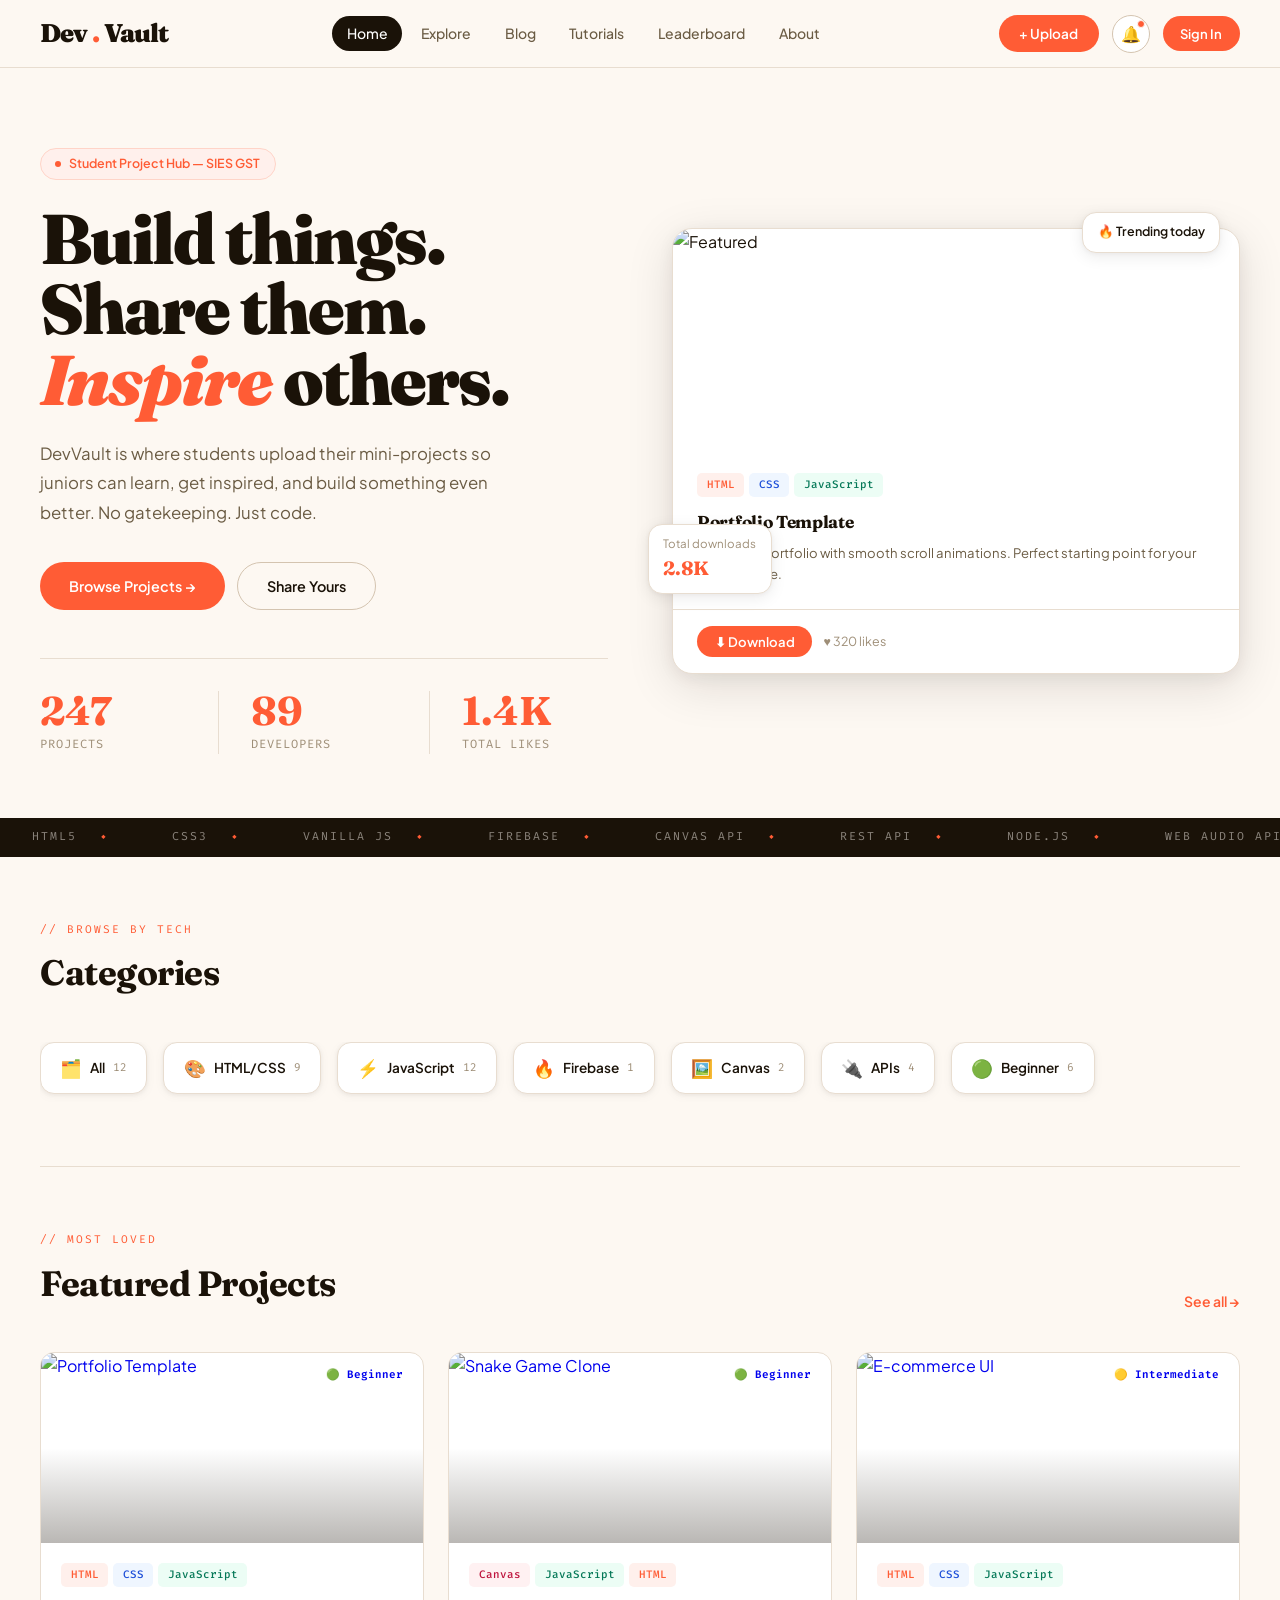
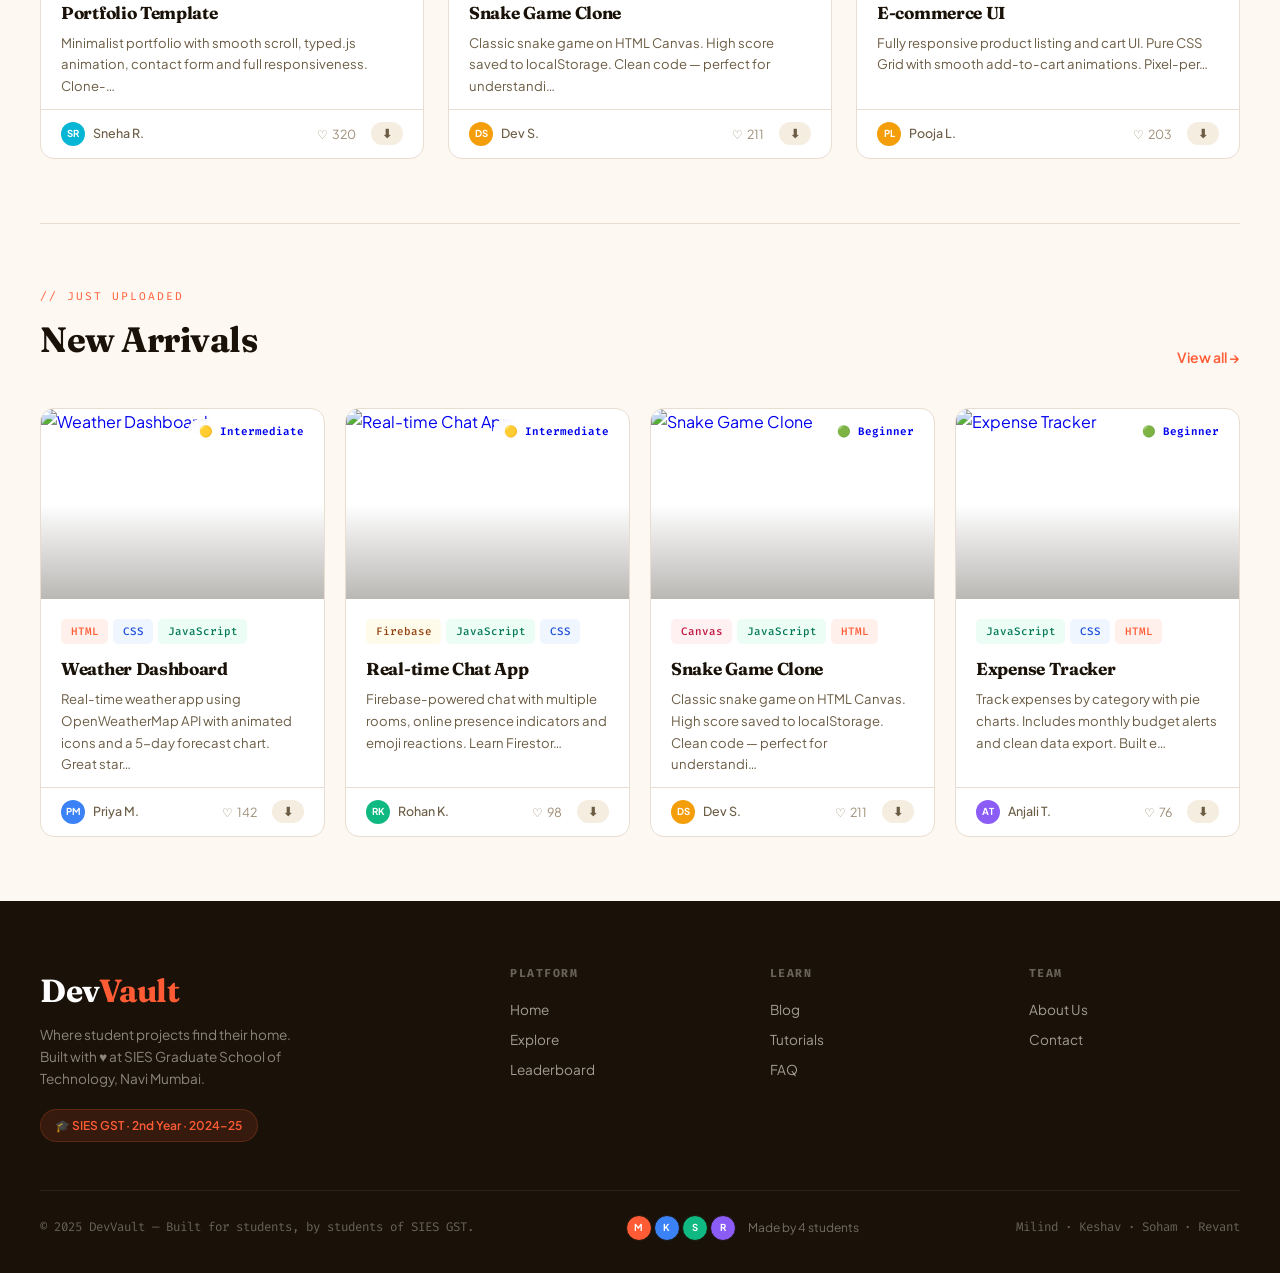
==== index.html @ 14cec04c "Initial commit - DevVault" ====
<!DOCTYPE html>
<html lang="en">
<head>
<meta charset="UTF-8"/><meta name="viewport" content="width=device-width,initial-scale=1.0"/>
<title>DevVault — Student Project Showcase</title>
<link rel="stylesheet" href="css/styles.css">
<style>
.hero{padding:5rem 2.5rem 4rem;max-width:1280px;margin:0 auto;display:grid;grid-template-columns:1fr 1fr;align-items:center;gap:4rem;}
.hero-eyebrow{display:inline-flex;align-items:center;gap:.5rem;background:#fff0ec;border:1px solid #ffd4c8;border-radius:100px;padding:.3rem .9rem;font-size:.78rem;font-weight:600;color:var(--coral);margin-bottom:1.5rem;}
.eyebrow-dot{width:6px;height:6px;background:var(--coral);border-radius:50%;animation:blink 1.8s ease infinite;}
.hero-title{font-family:var(--font-display);font-size:clamp(3rem,5.5vw,5.5rem);font-weight:900;line-height:1.0;letter-spacing:-2px;margin-bottom:1.5rem;}
.hero-title em{font-style:italic;color:var(--coral);}
.hero-body{font-size:1.05rem;color:var(--ink3);line-height:1.75;max-width:480px;margin-bottom:2.2rem;}
.hero-ctas{display:flex;gap:.8rem;flex-wrap:wrap;margin-bottom:3rem;}
.hero-stats{display:flex;border-top:1.5px solid var(--border);padding-top:2rem;}
.hero-stat{flex:1;padding-right:2rem;border-right:1px solid var(--border);}
.hero-stat:last-child{padding-right:0;padding-left:2rem;border-right:none;}
.hero-stat:not(:first-child){padding-left:2rem;}
.stat-num{font-family:var(--font-display);font-size:2.5rem;font-weight:700;color:var(--coral);line-height:1;}
.stat-lbl{font-size:.75rem;color:var(--muted);margin-top:.25rem;font-family:var(--font-mono);text-transform:uppercase;letter-spacing:1px;}
.hero-right{position:relative;}
.hero-big-card{background:var(--white);border:1.5px solid var(--border);border-radius:20px;overflow:hidden;box-shadow:var(--shadow-lg);}
.hero-card-thumb{height:220px;overflow:hidden;}
.hero-card-thumb img{width:100%;height:100%;object-fit:cover;}
.hero-card-body{padding:1.5rem;}
.hero-card-actions{padding:1rem 1.5rem;border-top:1px solid var(--border);display:flex;align-items:center;gap:.7rem;}
.floating-badge{position:absolute;background:var(--white);border:1.5px solid var(--border);border-radius:var(--radius);padding:.6rem .9rem;box-shadow:var(--shadow);animation:previewFloat 5s ease-in-out infinite;}
.fb-top{top:-16px;right:20px;font-size:.78rem;font-weight:600;display:flex;align-items:center;gap:.4rem;}
.fb-bottom{bottom:80px;left:-24px;animation-delay:2.5s;}
.fb-tiny{font-size:.72rem;color:var(--muted);}
.fb-num{font-family:var(--font-display);font-size:1.2rem;font-weight:700;color:var(--coral);}
@media(max-width:900px){.hero{grid-template-columns:1fr;padding:3rem 1.5rem;}.hero-right{display:none;}}
</style>
</head>
<body>
<div class="toast-area" id="toastArea"></div>
<nav class="navbar" id="mainNav"></nav>

<div class="hero">
  <div>
    <div class="hero-eyebrow"><div class="eyebrow-dot"></div>Student Project Hub — SIES GST</div>
    <h1 class="hero-title">Build things.<br>Share them.<br><em>Inspire</em> others.</h1>
    <p class="hero-body">DevVault is where students upload their mini-projects so juniors can learn, get inspired, and build something even better. No gatekeeping. Just code.</p>
    <div class="hero-ctas">
      <a class="btn-coral" href="explore.html">Browse Projects →</a>
      <a class="btn-outline" href="upload.html">Share Yours</a>
    </div>
    <div class="hero-stats">
      <div class="hero-stat"><div class="stat-num" id="statCount">247</div><div class="stat-lbl">Projects</div></div>
      <div class="hero-stat"><div class="stat-num">89</div><div class="stat-lbl">Developers</div></div>
      <div class="hero-stat"><div class="stat-num">1.4K</div><div class="stat-lbl">Total Likes</div></div>
    </div>
  </div>
  <div class="hero-right">
    <div class="hero-big-card">
      <div class="hero-card-thumb"><img src="https://images.unsplash.com/photo-1547658719-da2b51169166?w=600&h=220&fit=crop" alt="Featured"></div>
      <div class="hero-card-body">
        <div class="card-tags"><span class="tag tag-coral">HTML</span><span class="tag tag-blue">CSS</span><span class="tag tag-mint">JavaScript</span></div>
        <div class="card-title">Portfolio Template</div>
        <div class="card-desc">Minimalist portfolio with smooth scroll animations. Perfect starting point for your personal site.</div>
      </div>
      <div class="hero-card-actions">
        <button class="btn-coral" style="font-size:.82rem;padding:.45rem 1.1rem;" onclick="fakeDownload('Portfolio Template')">⬇ Download</button>
        <span style="font-size:.78rem;color:var(--muted)">♥ 320 likes</span>
      </div>
    </div>
    <div class="floating-badge fb-top">🔥 Trending today</div>
    <div class="floating-badge fb-bottom"><div class="fb-tiny">Total downloads</div><div class="fb-num">2.8K</div></div>
  </div>
</div>

<div class="marquee-wrap"><div class="marquee-inner" id="marquee"></div></div>

<div class="section">
  <div class="section-top"><div><div class="section-kicker">// Browse by tech</div><div class="section-heading">Categories</div></div></div>
  <div class="categories" id="catStrip"></div>
</div>
<hr class="section-divider">
<div class="section">
  <div class="section-top"><div><div class="section-kicker">// Most loved</div><div class="section-heading">Featured Projects</div></div><a class="btn-ghost" href="explore.html">See all →</a></div>
  <div class="grid-3" id="featuredGrid"></div>
</div>
<hr class="section-divider">
<div class="section">
  <div class="section-top"><div><div class="section-kicker">// Just uploaded</div><div class="section-heading">New Arrivals</div></div><a class="btn-ghost" href="explore.html">View all →</a></div>
  <div class="grid-4" id="recentGrid"></div>
</div>
<div id="footer"></div>

<script src="js/data.js"></script>
<script>
renderNavbar('home');
buildMarquee('marquee');
renderFooter('footer');

const all = getProjects();
const liked = getLiked();

// categories
const cats=[{label:'All',emoji:'🗂️',tag:'all',count:all.length},{label:'HTML/CSS',emoji:'🎨',tag:'HTML',count:all.filter(p=>p.tags.includes('HTML')).length},{label:'JavaScript',emoji:'⚡',tag:'JavaScript',count:all.filter(p=>p.tags.includes('JavaScript')).length},{label:'Firebase',emoji:'🔥',tag:'Firebase',count:all.filter(p=>p.tags.includes('Firebase')).length},{label:'Canvas',emoji:'🖼️',tag:'Canvas',count:all.filter(p=>p.tags.includes('Canvas')).length},{label:'APIs',emoji:'🔌',tag:'API',count:all.filter(p=>p.tags.includes('API')).length},{label:'Beginner',emoji:'🟢',tag:'Beginner',count:all.filter(p=>p.difficulty==='Beginner').length}];
document.getElementById('catStrip').innerHTML=cats.map(c=>`<a class="cat-pill" href="explore.html?tag=${c.tag}"><span class="cat-emoji">${c.emoji}</span><span class="cat-label">${c.label}</span><span class="cat-count">${c.count}</span></a>`).join('');

// featured
document.getElementById('featuredGrid').innerHTML=[...all].sort((a,b)=>b.likes-a.likes).slice(0,3).map(p=>renderCard(p,liked)).join('');
// recent
document.getElementById('recentGrid').innerHTML=all.slice(0,4).map(p=>renderCard(p,liked)).join('');
document.getElementById('statCount').textContent = all.length + 235;
</script>
</body>
</html>
---- css/styles.css ----
@import url('https://fonts.googleapis.com/css2?family=Fraunces:ital,opsz,wght@0,9..144,300;0,9..144,600;0,9..144,700;0,9..144,900;1,9..144,300;1,9..144,700&family=Plus+Jakarta+Sans:ital,wght@0,300;0,400;0,500;0,600;0,700;1,400&family=Fira+Code:wght@400;500&display=swap');

:root {
  --cream:#fdf8f2; --cream2:#f5ede0; --cream3:#ede0cc;
  --white:#ffffff; --ink:#1a1208; --ink2:#3d2e18; --ink3:#6b5c44;
  --muted:#9e8e77; --border:#e8ddd0; --border2:#d4c4b0;
  --coral:#ff5c35; --coral2:#e84820; --peach:#ffb399;
  --sky:#3b82f6; --sky2:#1d4ed8; --mint:#10b981;
  --amber:#f59e0b; --lavender:#8b5cf6; --rose:#f43f5e;
  --shadow-sm:0 1px 4px rgba(26,18,8,.06),0 2px 12px rgba(26,18,8,.04);
  --shadow:0 4px 16px rgba(26,18,8,.08),0 1px 4px rgba(26,18,8,.04);
  --shadow-lg:0 12px 48px rgba(26,18,8,.12),0 4px 16px rgba(26,18,8,.06);
  --font-display:'Fraunces',serif;
  --font-body:'Plus Jakarta Sans',sans-serif;
  --font-mono:'Fira Code',monospace;
  --radius:14px; --radius-sm:8px;
}

*,*::before,*::after{box-sizing:border-box;margin:0;padding:0;}
html{scroll-behavior:smooth;}
body{background:var(--cream);color:var(--ink);font-family:var(--font-body);min-height:100vh;overflow-x:hidden;line-height:1.6;}
img{display:block;width:100%;object-fit:cover;}

/* ── NAVBAR ── */
.navbar{height:68px;background:rgba(253,248,242,.94);backdrop-filter:blur(20px);border-bottom:1px solid var(--border);padding:0 2.5rem;display:flex;align-items:center;justify-content:space-between;position:sticky;top:0;z-index:100;}
.nav-logo{font-family:var(--font-display);font-size:1.6rem;font-weight:900;color:var(--ink);cursor:pointer;letter-spacing:-1px;display:flex;align-items:center;gap:.3rem;text-decoration:none;}
.nav-logo-dot{color:var(--coral);}
.nav-links{display:flex;align-items:center;gap:.3rem;}
.nav-link{padding:.4rem .9rem;border-radius:100px;font-size:.875rem;font-weight:500;color:var(--ink3);cursor:pointer;transition:all .18s;border:none;background:none;font-family:var(--font-body);text-decoration:none;display:inline-block;}
.nav-link:hover{background:var(--cream2);color:var(--ink);}
.nav-link.active{background:var(--ink);color:var(--white);}
.nav-right{display:flex;align-items:center;gap:.8rem;}
.nav-upload{background:var(--coral);color:white;border:none;border-radius:100px;padding:.5rem 1.3rem;font-size:.85rem;font-weight:600;cursor:pointer;transition:all .18s;font-family:var(--font-body);text-decoration:none;}
.nav-upload:hover{background:var(--coral2);transform:translateY(-1px);box-shadow:0 6px 20px rgba(255,92,53,.3);}
.nav-notif{width:38px;height:38px;border-radius:50%;border:1.5px solid var(--border2);background:var(--white);display:flex;align-items:center;justify-content:center;cursor:pointer;font-size:1rem;transition:all .18s;position:relative;}
.nav-notif:hover{border-color:var(--coral);}
.notif-badge{position:absolute;top:4px;right:4px;width:8px;height:8px;background:var(--coral);border-radius:50%;border:1.5px solid var(--cream);}
.avatar-btn{width:38px;height:38px;border-radius:50%;background:linear-gradient(135deg,var(--coral),var(--amber));border:2px solid var(--white);box-shadow:var(--shadow-sm);display:flex;align-items:center;justify-content:center;font-weight:700;font-size:.85rem;color:white;cursor:pointer;transition:all .18s;}
.avatar-btn:hover{transform:scale(1.08);}

/* ── BUTTONS ── */
.btn-coral{background:var(--coral);color:white;border:none;border-radius:100px;padding:.7rem 1.8rem;font-size:.9rem;font-weight:600;cursor:pointer;transition:all .2s;font-family:var(--font-body);display:inline-flex;align-items:center;gap:.4rem;text-decoration:none;}
.btn-coral:hover{background:var(--coral2);transform:translateY(-2px);box-shadow:0 8px 24px rgba(255,92,53,.3);}
.btn-outline{background:transparent;color:var(--ink);border:1.5px solid var(--border2);border-radius:100px;padding:.7rem 1.8rem;font-size:.9rem;font-weight:600;cursor:pointer;transition:all .2s;font-family:var(--font-body);display:inline-flex;align-items:center;gap:.4rem;text-decoration:none;}
.btn-outline:hover{border-color:var(--coral);color:var(--coral);}
.btn-ghost{background:transparent;color:var(--coral);border:none;font-size:.875rem;font-weight:600;cursor:pointer;font-family:var(--font-body);display:inline-flex;align-items:center;gap:.3rem;transition:gap .2s;padding:0;text-decoration:none;}
.btn-ghost:hover{gap:.6rem;}

/* ── FORM ── */
.field-label{display:block;font-size:.78rem;font-weight:600;color:var(--ink3);text-transform:uppercase;letter-spacing:.8px;margin-bottom:.45rem;font-family:var(--font-mono);}
.field-input{width:100%;background:var(--white);border:1.5px solid var(--border);border-radius:var(--radius-sm);padding:.75rem 1rem;font-size:.9rem;font-family:var(--font-body);color:var(--ink);outline:none;transition:all .18s;}
.field-input:focus{border-color:var(--coral);box-shadow:0 0 0 3px rgba(255,92,53,.1);}
.field-input::placeholder{color:var(--muted);}
textarea.field-input{resize:vertical;min-height:90px;}

/* ── TAGS ── */
.tag{font-family:var(--font-mono);font-size:.68rem;padding:.22rem .6rem;border-radius:5px;font-weight:500;display:inline-block;}
.tag-coral{background:#fff0ec;color:var(--coral);}
.tag-blue{background:#eff6ff;color:var(--sky2);}
.tag-mint{background:#ecfdf5;color:#047857;}
.tag-amber{background:#fffbeb;color:#92400e;}
.tag-lavender{background:#f5f3ff;color:#6d28d9;}
.tag-rose{background:#fff1f2;color:#be123c;}
.tag-default{background:var(--cream2);color:var(--ink3);}

/* ── PROJECT CARDS ── */
.card{background:var(--white);border:1.5px solid var(--border);border-radius:var(--radius);overflow:hidden;transition:all .25s cubic-bezier(.2,0,0,1);cursor:pointer;text-decoration:none;display:flex;flex-direction:column;}
.card:hover{border-color:var(--coral);transform:translateY(-4px);box-shadow:var(--shadow-lg),0 0 0 3px rgba(255,92,53,.06);}
.card-thumb{width:100%;height:190px;overflow:hidden;position:relative;flex-shrink:0;}
.card-thumb img{width:100%;height:100%;object-fit:cover;transition:transform .4s ease;}
.card:hover .card-thumb img{transform:scale(1.06);}
.card-thumb-overlay{position:absolute;inset:0;background:linear-gradient(to bottom,transparent 50%,rgba(26,18,8,.3) 100%);}
.card-diff-badge{position:absolute;top:10px;right:10px;background:rgba(255,255,255,.92);backdrop-filter:blur(6px);border-radius:100px;padding:.2rem .65rem;font-size:.68rem;font-weight:600;font-family:var(--font-mono);}
.card-body{padding:1.25rem 1.25rem .75rem;flex:1;}
.card-tags{display:flex;gap:.3rem;flex-wrap:wrap;margin-bottom:.7rem;}
.card-title{font-family:var(--font-display);font-size:1.08rem;font-weight:700;margin-bottom:.35rem;letter-spacing:-.3px;color:var(--ink);}
.card-desc{font-size:.82rem;color:var(--ink3);line-height:1.65;}
.card-foot{padding:.75rem 1.25rem;border-top:1px solid var(--border);display:flex;align-items:center;justify-content:space-between;}
.card-author{display:flex;align-items:center;gap:.5rem;}
.mini-avatar{width:24px;height:24px;border-radius:50%;display:flex;align-items:center;justify-content:center;font-size:.6rem;font-weight:700;color:white;flex-shrink:0;}
.card-author-name{font-size:.78rem;color:var(--ink3);font-weight:500;}
.card-actions{display:flex;align-items:center;gap:.9rem;}
.like-btn{background:none;border:none;font-size:.78rem;color:var(--muted);cursor:pointer;display:flex;align-items:center;gap:.25rem;transition:color .15s;font-family:var(--font-body);}
.like-btn:hover,.like-btn.liked{color:var(--rose);}
.dl-btn{background:var(--cream2);border:none;font-size:.72rem;font-weight:600;color:var(--ink3);cursor:pointer;border-radius:100px;padding:.25rem .7rem;transition:all .15s;font-family:var(--font-body);}
.dl-btn:hover{background:var(--coral);color:white;}

/* ── GRIDS ── */
.grid-3{display:grid;grid-template-columns:repeat(auto-fill,minmax(300px,1fr));gap:1.5rem;}
.grid-4{display:grid;grid-template-columns:repeat(auto-fill,minmax(240px,1fr));gap:1.25rem;}

/* ── TOAST ── */
.toast-area{position:fixed;bottom:2rem;right:2rem;z-index:9999;display:flex;flex-direction:column;gap:.6rem;}
.toast{background:var(--ink);color:var(--cream);border-radius:var(--radius-sm);padding:.75rem 1.25rem;font-size:.84rem;font-weight:500;display:flex;align-items:center;gap:.6rem;animation:toastIn .3s cubic-bezier(.2,0,0,1);box-shadow:var(--shadow-lg);max-width:320px;}
.toast.success::before{content:'✓';color:var(--mint);font-weight:700;}
.toast.error::before{content:'✕';color:var(--rose);font-weight:700;}
.toast.info::before{content:'ℹ';color:var(--sky);font-weight:700;}
@keyframes toastIn{from{opacity:0;transform:translateY(8px) scale(.96);}to{opacity:1;transform:none;}}

/* ── MODAL ── */
.modal-overlay{position:fixed;inset:0;background:rgba(26,18,8,.45);backdrop-filter:blur(6px);z-index:500;display:flex;align-items:center;justify-content:center;opacity:0;pointer-events:none;transition:opacity .25s;}
.modal-overlay.open{opacity:1;pointer-events:all;}
.modal{background:var(--white);border-radius:20px;width:90%;max-width:560px;max-height:90vh;overflow-y:auto;transform:translateY(16px) scale(.98);transition:transform .3s cubic-bezier(.2,0,0,1);box-shadow:var(--shadow-lg);}
.modal-overlay.open .modal{transform:none;}
.modal-head{padding:2rem 2rem 0;display:flex;align-items:center;justify-content:space-between;}
.modal-title{font-family:var(--font-display);font-size:1.5rem;font-weight:700;}
.modal-close{width:34px;height:34px;border-radius:50%;border:1.5px solid var(--border);background:none;cursor:pointer;font-size:1rem;color:var(--ink3);display:flex;align-items:center;justify-content:center;transition:all .15s;}
.modal-close:hover{border-color:var(--coral);color:var(--coral);}
.modal-body{padding:1.5rem 2rem 2rem;}
.form-row{display:grid;grid-template-columns:1fr 1fr;gap:1rem;}
.form-group{margin-bottom:1.1rem;}
.form-full{grid-column:1/-1;}
.drop-zone{border:2px dashed var(--border2);border-radius:var(--radius);padding:2.5rem;text-align:center;cursor:pointer;transition:all .2s;margin-bottom:1.25rem;background:var(--cream);}
.drop-zone:hover,.drop-zone.over{border-color:var(--coral);background:#fff5f2;}
.drop-icon{font-size:2.5rem;margin-bottom:.5rem;}
.drop-text{font-size:.88rem;color:var(--ink3);}
.drop-text span{color:var(--coral);font-weight:600;}
.drop-hint{font-family:var(--font-mono);font-size:.68rem;color:var(--muted);margin-top:.3rem;}
.progress-bar{background:var(--cream2);border-radius:var(--radius-sm);padding:1rem;margin-bottom:1rem;display:none;}
.progress-bar.show{display:block;}
.prog-head{display:flex;justify-content:space-between;font-size:.78rem;color:var(--ink3);margin-bottom:.5rem;}
.prog-track{height:6px;background:var(--cream3);border-radius:3px;overflow:hidden;}
.prog-fill{height:100%;background:linear-gradient(90deg,var(--coral),var(--amber));border-radius:3px;transition:width .2s;width:0%;}

/* ── SECTION UTILS ── */
.section{padding:4rem 2.5rem;max-width:1280px;margin:0 auto;}
.section-divider{border:none;border-top:1.5px solid var(--border);margin:0 2.5rem;}
.section-top{display:flex;align-items:flex-end;justify-content:space-between;margin-bottom:2.5rem;}
.section-kicker{font-family:var(--font-mono);font-size:.7rem;color:var(--coral);text-transform:uppercase;letter-spacing:2px;margin-bottom:.4rem;}
.section-heading{font-family:var(--font-display);font-size:2.2rem;font-weight:700;letter-spacing:-.5px;}

/* ── CATEGORIES ── */
.categories{display:flex;gap:1rem;overflow-x:auto;padding-bottom:.5rem;}
.categories::-webkit-scrollbar{display:none;}
.cat-pill{display:flex;align-items:center;gap:.5rem;background:var(--white);border:1.5px solid var(--border);border-radius:var(--radius);padding:.7rem 1.2rem;cursor:pointer;transition:all .18s;white-space:nowrap;box-shadow:var(--shadow-sm);text-decoration:none;}
.cat-pill:hover,.cat-pill.active{border-color:var(--coral);background:#fff0ec;}
.cat-emoji{font-size:1.1rem;}
.cat-label{font-size:.85rem;font-weight:600;color:var(--ink);}
.cat-count{font-family:var(--font-mono);font-size:.7rem;color:var(--muted);}

/* ── MARQUEE ── */
.marquee-wrap{background:var(--ink);overflow:hidden;padding:.65rem 0;}
.marquee-inner{display:flex;width:max-content;animation:scroll 25s linear infinite;}
@keyframes scroll{from{transform:translateX(0);}to{transform:translateX(-50%);}}
.marquee-item{font-family:var(--font-mono);font-size:.72rem;color:rgba(253,248,242,.5);text-transform:uppercase;letter-spacing:2px;white-space:nowrap;padding:0 2rem;display:flex;align-items:center;gap:1.5rem;}
.m-sep{color:var(--coral);font-size:.5rem;}

/* ── PROFILE DROPDOWN ── */
.profile-dropdown{position:fixed;top:74px;right:2rem;background:var(--white);border:1.5px solid var(--border);border-radius:16px;padding:.75rem;width:240px;z-index:300;box-shadow:var(--shadow-lg);display:none;}
.profile-dropdown.open{display:block;animation:toastIn .2s ease;}
.pd-header{padding:.75rem;border-radius:var(--radius-sm);background:var(--cream);margin-bottom:.5rem;display:flex;align-items:center;gap:.75rem;}
.pd-av{width:40px;height:40px;border-radius:50%;background:linear-gradient(135deg,var(--coral),var(--amber));display:flex;align-items:center;justify-content:center;font-weight:700;color:white;}
.pd-name{font-weight:700;font-size:.9rem;}
.pd-email{font-size:.72rem;color:var(--muted);font-family:var(--font-mono);}
.pd-item{display:flex;align-items:center;gap:.65rem;padding:.55rem .75rem;border-radius:var(--radius-sm);cursor:pointer;font-size:.85rem;color:var(--ink3);transition:all .15s;text-decoration:none;}
.pd-item:hover{background:var(--cream);color:var(--ink);}
.pd-item.danger{color:var(--rose);}
.pd-item.danger:hover{background:#fff1f2;}
.pd-sep{height:1px;background:var(--border);margin:.4rem 0;}

/* ── FOOTER ── */
.site-footer{background:var(--ink);color:var(--cream2);padding:4rem 2.5rem 2rem;}
.site-footer-inner{max-width:1280px;margin:0 auto;}
.sf-top{display:grid;grid-template-columns:2fr 1fr 1fr 1fr;gap:3rem;margin-bottom:3rem;}
.sf-brand{font-family:var(--font-display);font-size:2rem;font-weight:700;color:var(--white);letter-spacing:-.5px;margin-bottom:.5rem;}
.sf-brand span{color:var(--coral);}
.sf-tagline{font-size:.85rem;color:rgba(253,248,242,.5);line-height:1.6;max-width:280px;margin-bottom:1.25rem;}
.sf-college{display:inline-flex;align-items:center;gap:.5rem;background:rgba(255,92,53,.12);border:1px solid rgba(255,92,53,.2);border-radius:100px;padding:.35rem .9rem;font-size:.75rem;font-weight:600;color:var(--coral);}
.sf-col h4{font-size:.72rem;text-transform:uppercase;letter-spacing:1.5px;color:rgba(253,248,242,.35);font-family:var(--font-mono);margin-bottom:1rem;}
.sf-col a{display:block;font-size:.85rem;color:rgba(253,248,242,.6);cursor:pointer;margin-bottom:.5rem;transition:color .15s;text-decoration:none;}
.sf-col a:hover{color:var(--cream);}
.sf-divider{border:none;border-top:1px solid rgba(255,255,255,.08);margin-bottom:1.5rem;}
.sf-bottom{display:flex;align-items:center;justify-content:space-between;flex-wrap:wrap;gap:1rem;}
.sf-copy{font-size:.78rem;color:rgba(253,248,242,.35);font-family:var(--font-mono);}
.sf-team-mini{display:flex;align-items:center;gap:.5rem;}
.sf-team-av{width:26px;height:26px;border-radius:50%;display:flex;align-items:center;justify-content:center;font-size:.6rem;font-weight:700;color:white;margin-left:-6px;border:1.5px solid var(--ink);}
.sf-team-label{font-size:.75rem;color:rgba(253,248,242,.4);margin-left:.25rem;}

/* ── SKELETON ── */
.skeleton{background:linear-gradient(90deg,var(--cream2) 25%,var(--cream3) 50%,var(--cream2) 75%);background-size:200% 100%;animation:shimmer 1.5s infinite;border-radius:var(--radius-sm);}
@keyframes shimmer{to{background-position:-200% 0;}}
@keyframes blink{0%,100%{opacity:1;}50%{opacity:.3;}}
@keyframes previewFloat{0%,100%{transform:translateY(0);}50%{transform:translateY(-6px);}}
@keyframes blobDrift{0%,100%{transform:translate(0,0) scale(1);}33%{transform:translate(20px,-20px) scale(1.04);}66%{transform:translate(-15px,15px) scale(.97);}}

/* ── RESPONSIVE ── */
@media(max-width:900px){
  .sf-top{grid-template-columns:1fr 1fr;}
  .navbar{padding:0 1.25rem;}
  .section{padding:3rem 1.5rem;}
  .form-row{grid-template-columns:1fr;}
}
@media(max-width:600px){
  .nav-links{display:none;}
  .sf-top{grid-template-columns:1fr;}
}
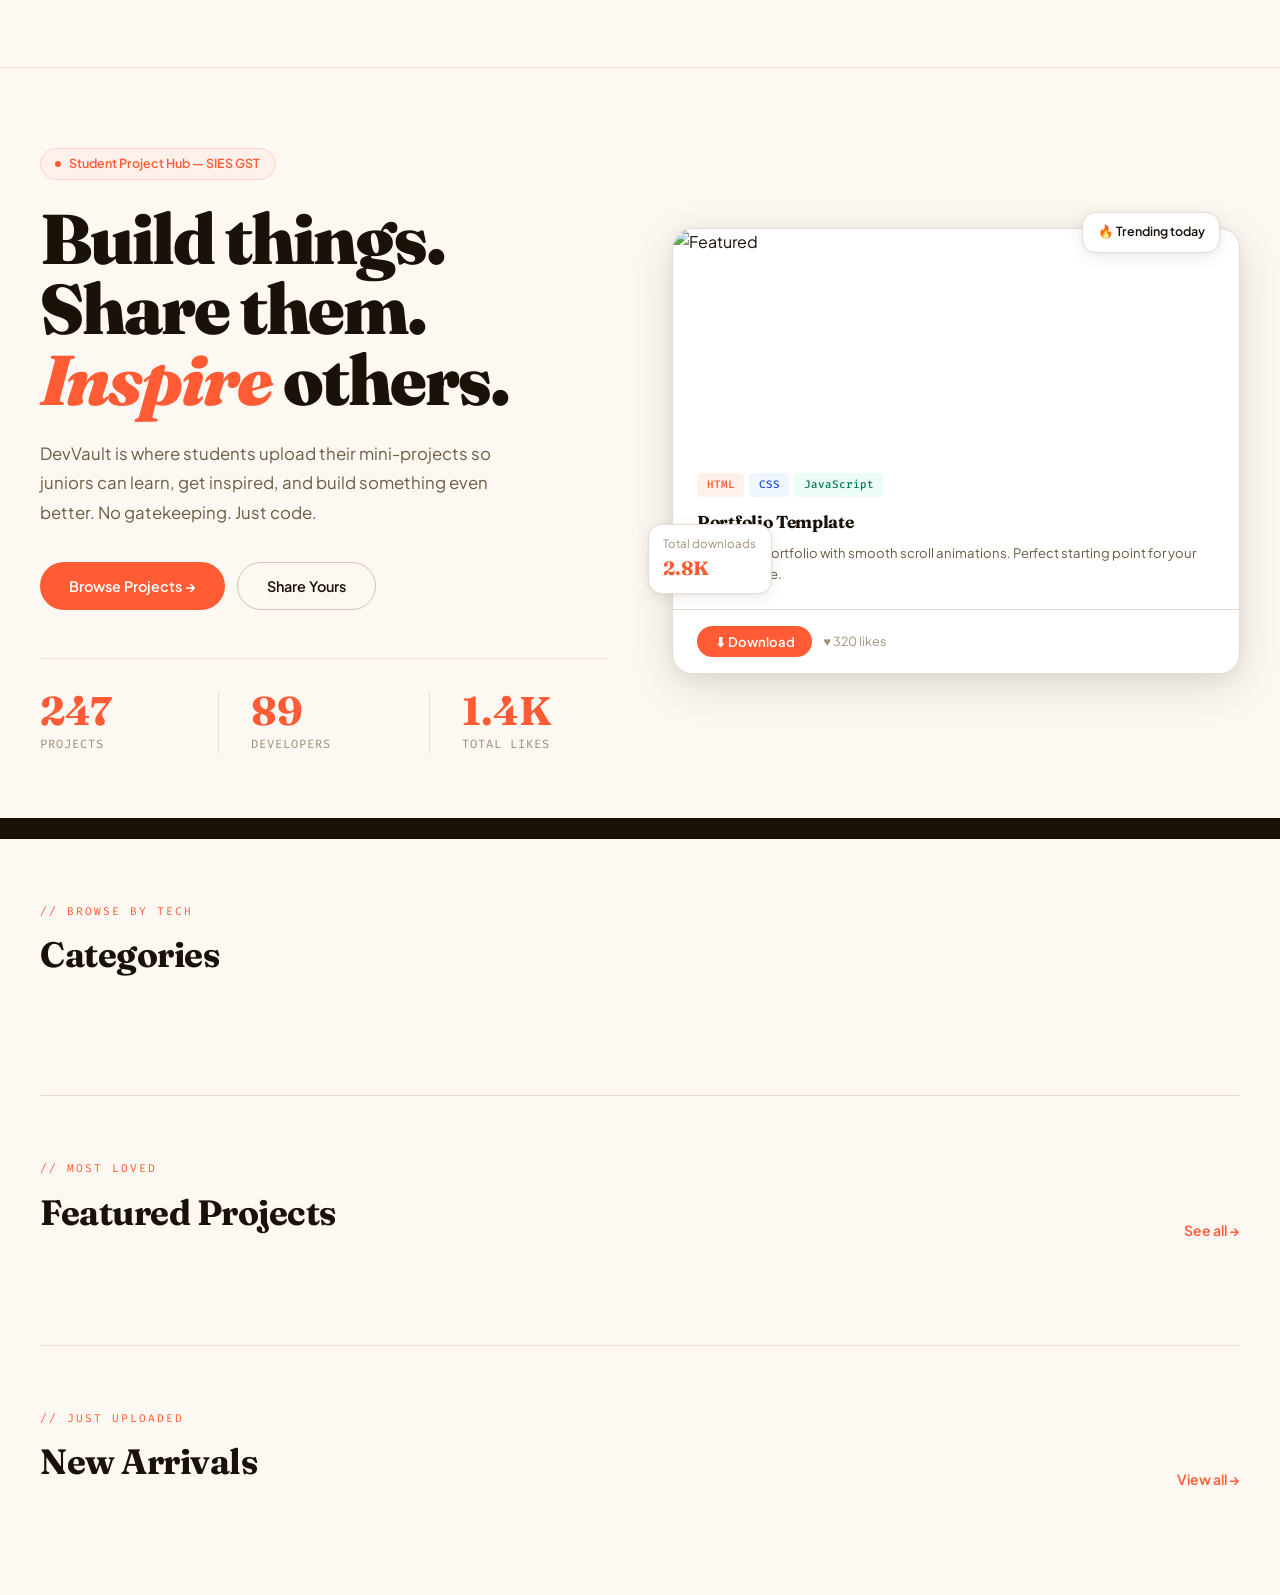
==== commit ae28b425: "New Changes" ====
--- a/index.html
+++ b/index.html
@@ -87,7 +87,56 @@
 </div>
 <div id="footer"></div>
 
-<script src="js/data.js"></script>
+<script type="module">
+import { onUser, seedProjects, getProjects, renderNavbar, renderFooter,
+         buildMarquee, renderCard, showToast } from './js/data.js';
+
+let currentUser = null;
+
+onUser(async user => {
+  currentUser = user;
+  renderNavbar('home', user);
+  await seedProjects();
+  const projects = await getProjects();
+  const likedIds = new Set();
+
+  // categories count
+  const cats=[
+    {label:'All',emoji:'🗂️',tag:'all',count:projects.length},
+    {label:'HTML/CSS',emoji:'🎨',tag:'HTML',count:projects.filter(p=>p.tags.includes('HTML')).length},
+    {label:'JavaScript',emoji:'⚡',tag:'JavaScript',count:projects.filter(p=>p.tags.includes('JavaScript')).length},
+    {label:'Firebase',emoji:'🔥',tag:'Firebase',count:projects.filter(p=>p.tags.includes('Firebase')).length},
+    {label:'Canvas',emoji:'🖼️',tag:'Canvas',count:projects.filter(p=>p.tags.includes('Canvas')).length},
+    {label:'APIs',emoji:'🔌',tag:'API',count:projects.filter(p=>p.tags.includes('API')).length},
+    {label:'Beginner',emoji:'🟢',tag:'Beginner',count:projects.filter(p=>p.difficulty==='Beginner').length},
+  ];
+  document.getElementById('catStrip').innerHTML=cats.map(c=>
+    `<a class="cat-pill" href="explore.html?tag=${c.tag}"><span class="cat-emoji">${c.emoji}</span><span class="cat-label">${c.label}</span><span class="cat-count">${c.count}</span></a>`
+  ).join('');
+
+  // featured
+  const sorted = [...projects].sort((a,b)=>(b.likes||0)-(a.likes||0));
+  document.getElementById('featuredGrid').innerHTML = sorted.slice(0,3).map(p=>renderCard(p,likedIds)).join('');
+  document.getElementById('recentGrid').innerHTML   = projects.slice(0,4).map(p=>renderCard(p,likedIds)).join('');
+  document.getElementById('statCount').textContent  = projects.length;
+
+  // like handler
+  window._handleLike = async (btn, id) => {
+    if (!currentUser) { showToast('Sign in to like projects','error'); window.location.href='login.html'; return; }
+    const { toggleLikeDB } = await import('./js/data.js');
+    const nowLiked = await toggleLikeDB(id, currentUser.uid);
+    const lc = btn.querySelector('.lc');
+    const cur = parseInt(lc.textContent)||0;
+    lc.textContent = nowLiked ? cur+1 : Math.max(0,cur-1);
+    btn.innerHTML = `${nowLiked?'♥':'♡'} <span class="lc">${lc.textContent}</span>`;
+    btn.classList.toggle('liked', nowLiked);
+  };
+});
+
+buildMarquee('marquee');
+renderFooter('footer');
+
+</script>
 <script>
 renderNavbar('home');
 buildMarquee('marquee');
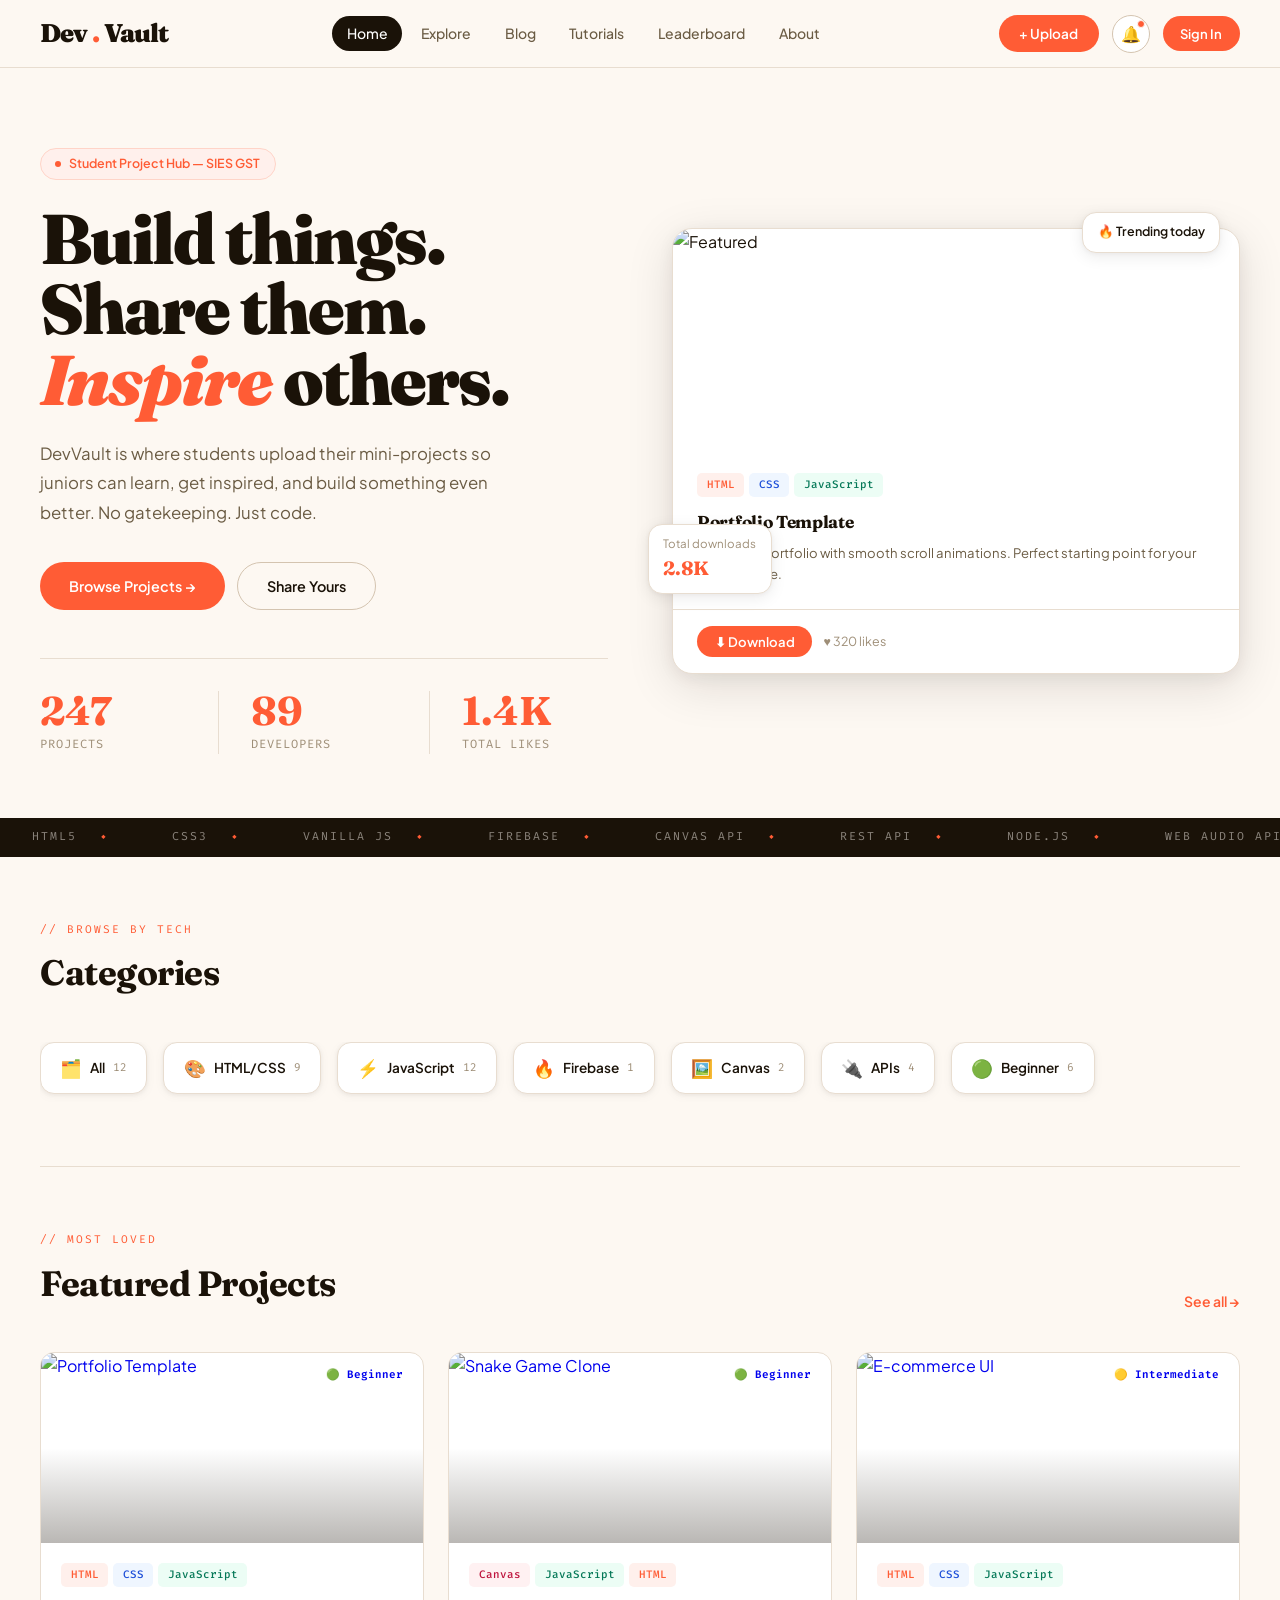
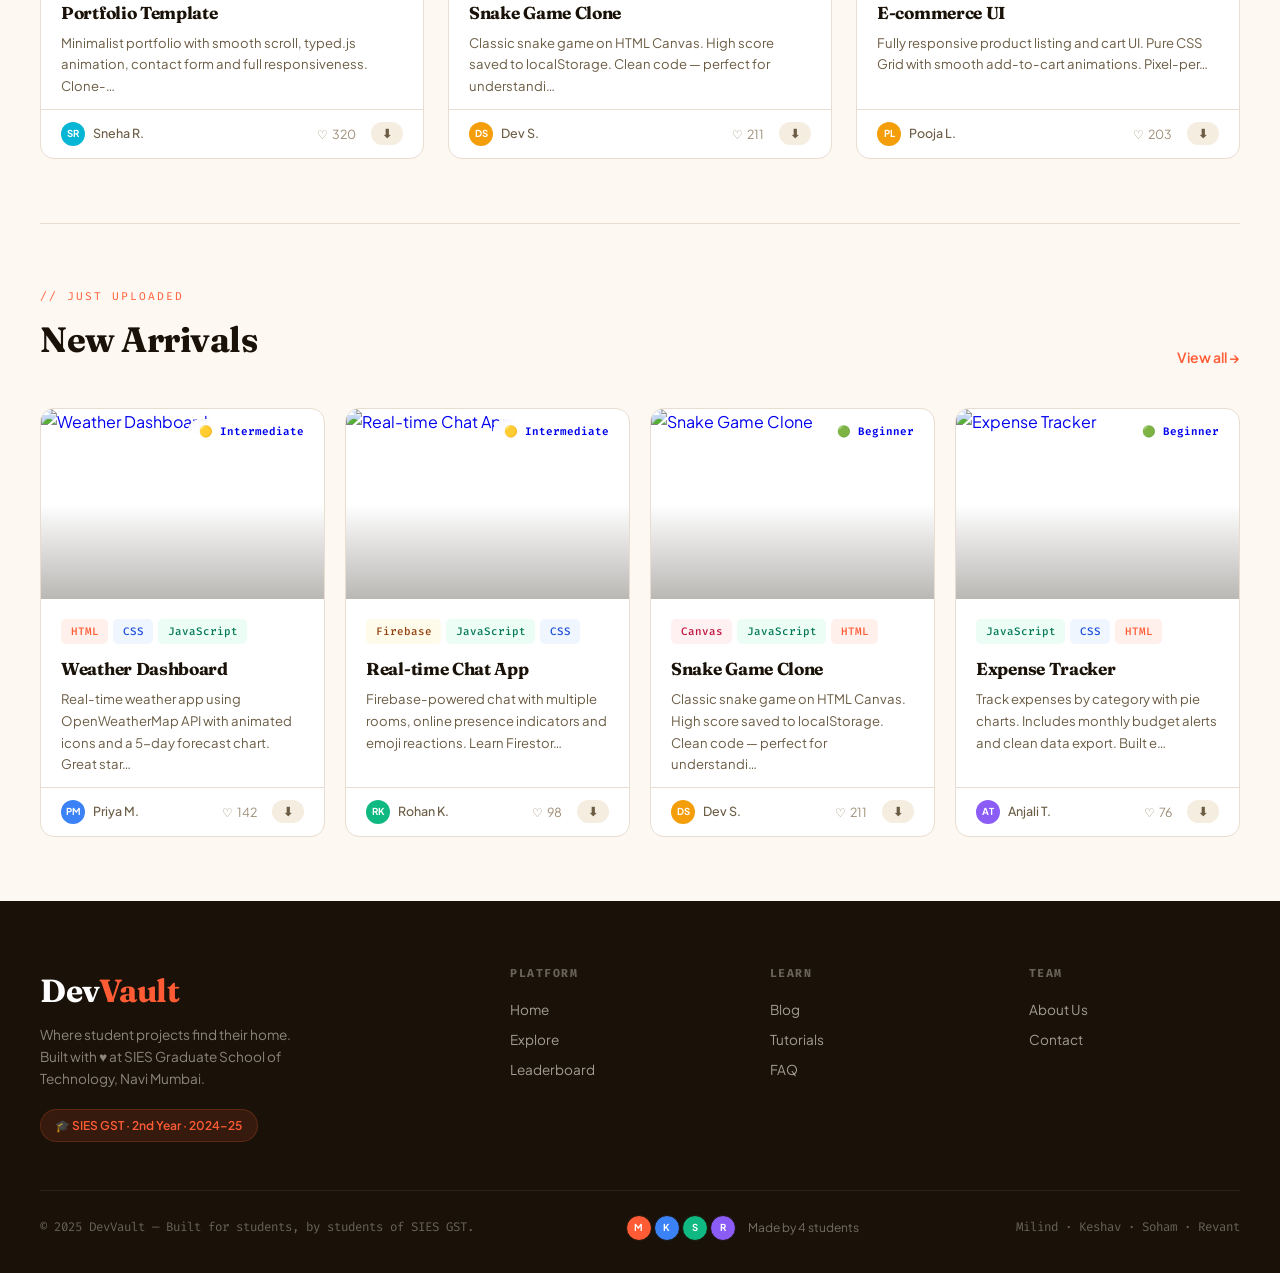
==== commit 1643dea3: "NO MASTI" ====
--- a/index.html
+++ b/index.html
@@ -87,56 +87,7 @@
 </div>
 <div id="footer"></div>
 
-<script type="module">
-import { onUser, seedProjects, getProjects, renderNavbar, renderFooter,
-         buildMarquee, renderCard, showToast } from './js/data.js';
-
-let currentUser = null;
-
-onUser(async user => {
-  currentUser = user;
-  renderNavbar('home', user);
-  await seedProjects();
-  const projects = await getProjects();
-  const likedIds = new Set();
-
-  // categories count
-  const cats=[
-    {label:'All',emoji:'🗂️',tag:'all',count:projects.length},
-    {label:'HTML/CSS',emoji:'🎨',tag:'HTML',count:projects.filter(p=>p.tags.includes('HTML')).length},
-    {label:'JavaScript',emoji:'⚡',tag:'JavaScript',count:projects.filter(p=>p.tags.includes('JavaScript')).length},
-    {label:'Firebase',emoji:'🔥',tag:'Firebase',count:projects.filter(p=>p.tags.includes('Firebase')).length},
-    {label:'Canvas',emoji:'🖼️',tag:'Canvas',count:projects.filter(p=>p.tags.includes('Canvas')).length},
-    {label:'APIs',emoji:'🔌',tag:'API',count:projects.filter(p=>p.tags.includes('API')).length},
-    {label:'Beginner',emoji:'🟢',tag:'Beginner',count:projects.filter(p=>p.difficulty==='Beginner').length},
-  ];
-  document.getElementById('catStrip').innerHTML=cats.map(c=>
-    `<a class="cat-pill" href="explore.html?tag=${c.tag}"><span class="cat-emoji">${c.emoji}</span><span class="cat-label">${c.label}</span><span class="cat-count">${c.count}</span></a>`
-  ).join('');
-
-  // featured
-  const sorted = [...projects].sort((a,b)=>(b.likes||0)-(a.likes||0));
-  document.getElementById('featuredGrid').innerHTML = sorted.slice(0,3).map(p=>renderCard(p,likedIds)).join('');
-  document.getElementById('recentGrid').innerHTML   = projects.slice(0,4).map(p=>renderCard(p,likedIds)).join('');
-  document.getElementById('statCount').textContent  = projects.length;
-
-  // like handler
-  window._handleLike = async (btn, id) => {
-    if (!currentUser) { showToast('Sign in to like projects','error'); window.location.href='login.html'; return; }
-    const { toggleLikeDB } = await import('./js/data.js');
-    const nowLiked = await toggleLikeDB(id, currentUser.uid);
-    const lc = btn.querySelector('.lc');
-    const cur = parseInt(lc.textContent)||0;
-    lc.textContent = nowLiked ? cur+1 : Math.max(0,cur-1);
-    btn.innerHTML = `${nowLiked?'♥':'♡'} <span class="lc">${lc.textContent}</span>`;
-    btn.classList.toggle('liked', nowLiked);
-  };
-});
-
-buildMarquee('marquee');
-renderFooter('footer');
-
-</script>
+<script src="js/data.js"></script>
 <script>
 renderNavbar('home');
 buildMarquee('marquee');
